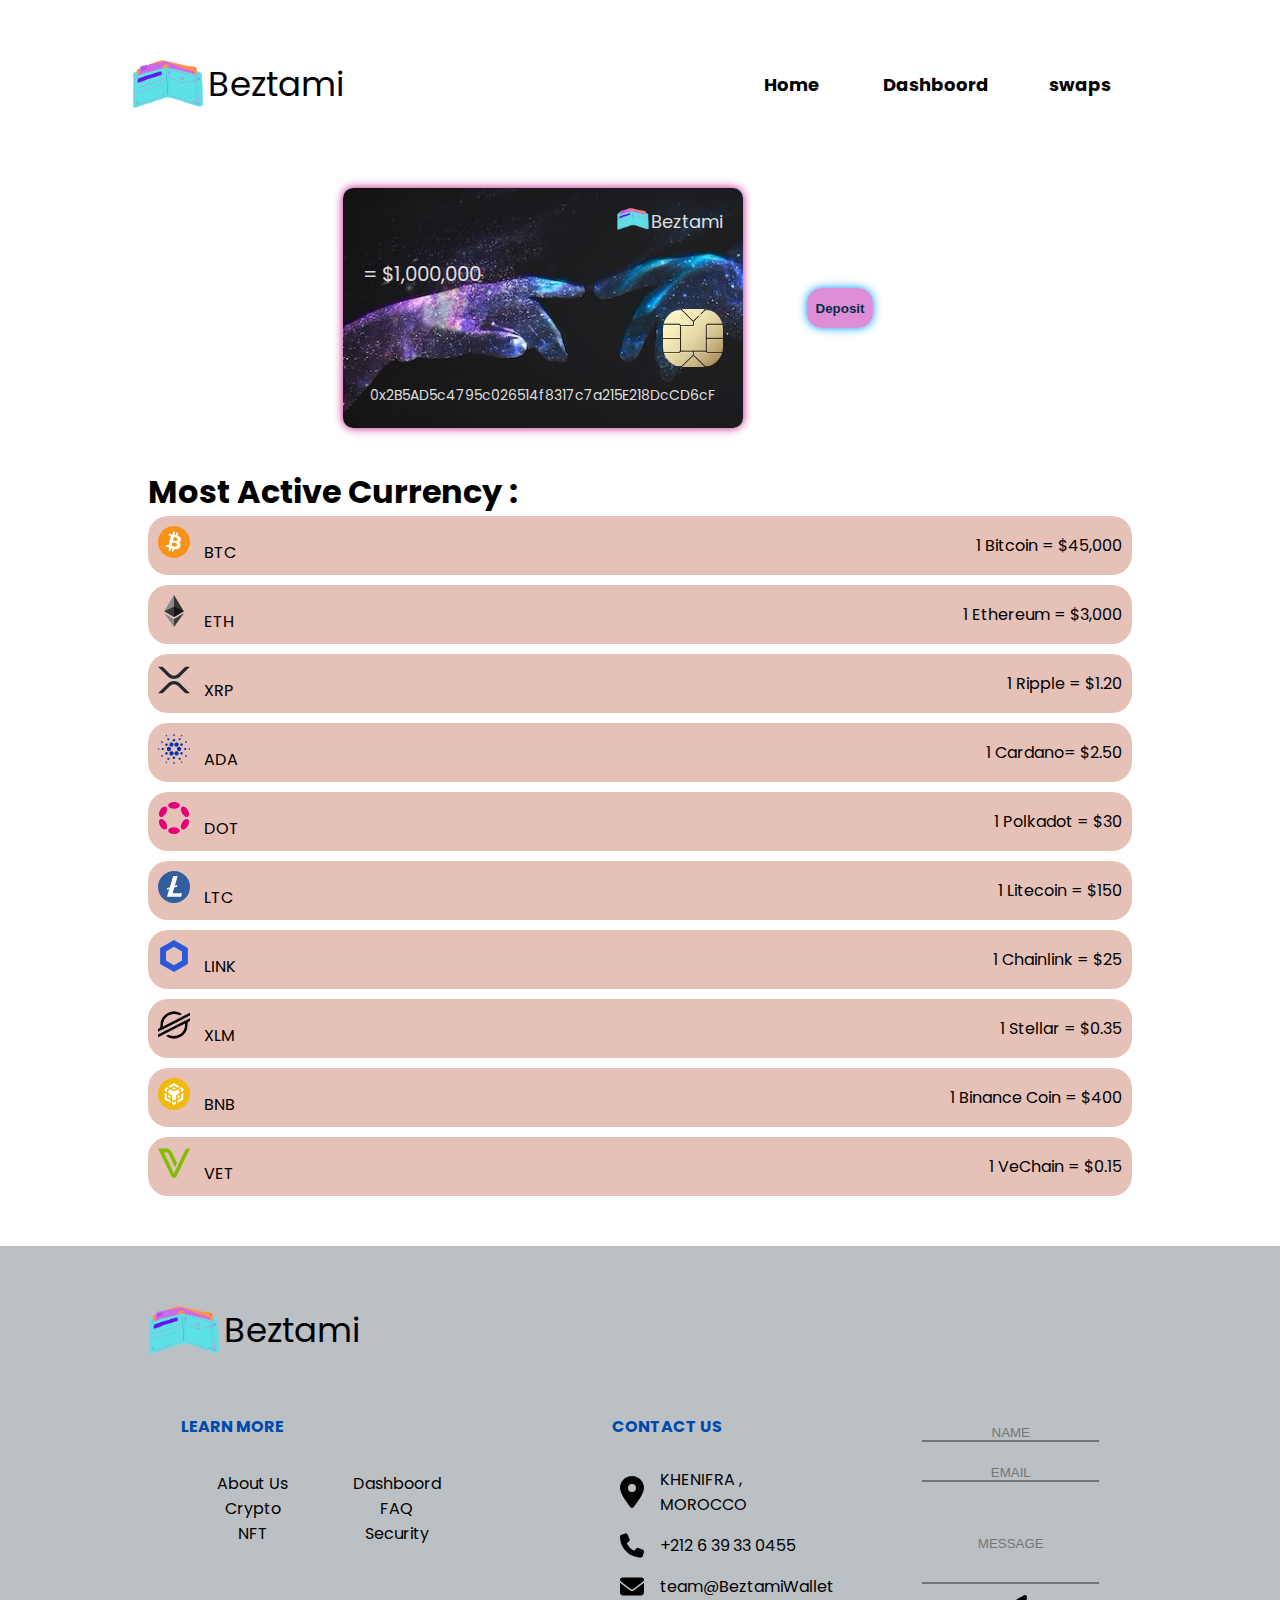
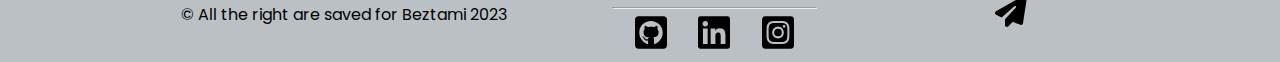
==== Dashboord.html @ 0fffce9e "finidhing page swaps" ====
<!DOCTYPE html>
<html lang="en">
<head>
    <meta charset="UTF-8">
    <meta name="viewport" content="width=device-width, initial-scale=1.0">
    <title>Dashboord</title>
    <link rel="stylesheet" href="style.css">
</head>
<body>

    <header>
        <a href="#"><img src="assest/logos/logo-wallet.png" alt=""> Beztami</a>
        <nav>
            <ul>
                <li><a href="index.html">Home</a></li>
                <li><a href="Dashboord.html">Dashboord</a></li>
                <li><a href="swaps.html">swaps</a></li>
            </ul>
        </nav>
    </header>

    <main>
        <section class="card_Beztami">
            <div class="card">
                <div class="card-front">
                    <div class="card-company">
                        <img src="assest/logos/logo-wallet.png" alt="Beztami_wallet">
                        <p>Beztami</p>
                    </div>
                    <div class="balance">
                        <p>= $1,000,000</p>
                        <div class="sim">
                            <img src="assest/icons/plastic-card-chip.jpg" alt="smart_chip">
                        </div>
                    </div>
                    <div class="card-number">0x2B5AD5c4795c026514f8317c7a215E218DcCD6cF</div>
                </div>
            </div>

            <div class="deposit">
                <a href="swaps.html">
                    <button>Deposit</button>
                </a>
            </div>
        </section>

        

        <section class="currency-container">
            <h1>Most Active Currency :</h1>
            <div class="currency-list">
                <ul>
                    <li>
                        <div class="currency">
                            <img src="assest/logos/crypto/bitcoin-btc-logo.svg" alt="Bitcoin">
                            <span>BTC</span>
                        </div>
                        <span>1 Bitcoin = $45,000</span>
                    </li>
                    <li>
                        <div class="currency">
                            <img src="assest/logos/crypto/ethereum-eth-logo.svg" alt="Ethereum">
                            <span>ETH</span>
                        </div>
                        <span>1 Ethereum = $3,000</span>
                    </li>
                    <li>
                        <div class="currency">
                            <img src="assest/logos/crypto/xrp-xrp-logo.svg" alt="Ripple">
                            <span>XRP</span>
                        </div>
                        <span>1 Ripple = $1.20</span>
                    </li>
                    <li>
                        <div class="currency">
                            <img src="assest/logos/crypto/cardano-ada-logo.svg" alt="Cardano">
                            <span>ADA</span>
                        </div>
                        <span>1 Cardano= $2.50</span>
                    </li>
                    <li>
                        <div class="currency">
                            <img src="assest/logos/crypto/polkadot-new-dot-logo.svg" alt="Polkadot">
                            <span>DOT</span>
                        </div>
                        <span>1 Polkadot = $30</span>
                    </li>
                    <li>
                        <div class="currency">
                            <img src="assest/logos/crypto/litecoin-ltc-logo.svg" alt="Litecoin">
                            <span>LTC</span>
                        </div>
                        <span>1 Litecoin = $150</span>
                    </li>
                    <li>
                        <div class="currency">
                            <img src="assest/logos/crypto/chainlink-link-logo.svg" alt="Chainlink">
                            <span>LINK</span>
                        </div>
                        <span>1 Chainlink = $25</span>
                    </li>
                    <li>
                        <div class="currency">
                            <img src="assest/logos/crypto/stellar-xlm-logo.svg" alt="Stellar">
                            <span>XLM</span>
                        </div>
                        <span>1 Stellar = $0.35</span>
                    </li>
                    <li>
                        <div class="currency">
                            <img src="assest/logos/crypto/bnb-bnb-logo.svg" alt="Binance Coin">
                            <span>BNB</span>
                        </div>
                        <span>1 Binance Coin = $400</span>
                    </li>
                    <li>
                        <div class="currency">
                            <img src="assest/logos/crypto/vechain-vet-logo.svg" alt="VeChain">
                            <span>VET</span>
                        </div>
                        <span>1 VeChain = $0.15</span>
                    </li>
                </ul>
            </div>
        </section>
    </main>



    <footer>
        <div class="heading_footer">
            <a href="index.html"><img src="assest/logos/logo-wallet.png" alt=""> Beztami</a>
        </div>
        <div class="footer_content">

            <div class="content_learn_more">
                <h4>LEARN MORE</h4>
                <div class="content_learn_more_list">
                    <ul>
                        <div class="list1">
                            <li><a href="#">About Us</a></li>
                            <li><a href="#">Crypto</a></li>
                            <li><a href="#">NFT</a></li>
                        </div>
                        <div class="list2">
                            <li><a href="#">Dashboord</a></li>
                            <li><a href="#">FAQ</a></li>
                            <li><a href="#">Security</a></li>
                        </div>
                    </ul>
                    <div class="copyright">
                        <p>© All the right are saved for Beztami 2023</p>
                    </div>
                </div>
            </div>

            <div class="content_informations">
                <h4>CONTACT US</h4>
                <div class="content_informations_links">
                    <div class="link">
                        <img src="assest/icons/location-dot-solid.svg" alt="location_icon">
                        <p>KHENIFRA , MOROCCO</p>
                    </div>
                    <div class="link">
                        <img src="assest/icons/phone-solid.svg" alt="phone_icon">
                        <a href="tel : 0639330455">+212 6 39 33 0455</a>
                    </div>
                    <div class="link">
                        <img src="assest/icons/envelope-solid.svg" alt="mail_icon">
                        <a href="mailto : team@BeztamiWallet">team@BeztamiWallet</a>
                    </div>
                    <hr>
                </div>
                <div class="sociale">
                    <a href="#"><img src="assest/logos/square-github.svg" alt="github"></a>
                    <a href="#"><img src="assest/logos/linkedin.svg" alt="linkden"></a>
                    <a href="#"><img src="assest/logos/square-instagram.svg" alt="instagram"></a>
                </div>
            </div>


            <div class="contact_form">
                <form>
                    <input type="text" placeholder="NAME">
                    <input type="email" placeholder="EMAIL">
                    <input class="message" type="text" placeholder="MESSAGE">
                    <button type="submit"><img src="assest/icons/paper-plane-solid.svg" alt="send_icon"></button>
                </form>
            </div>
        </div>
    </footer>
</body>
</html>
---- style.css ----
@import url('https://fonts.googleapis.com/css2?family=Poppins:wght@100;300;500;700;900&family=Roboto+Slab:wght@100;300;400&display=swap');

*{
    padding: 0;
    margin: 0;
    box-sizing: border-box;
    text-decoration: none;
}
body{
    font-family:"poppins", sans-serif;
}
/* ----- navbar ----- */
header {
    width: 80%;
    color: #000;
    display: flex;
    justify-content: space-between;
    align-items: center;
    margin: 0 10% ;
}
header a {
    color: #000000;
    font-size: 34px; 
    display: flex;
    align-items: center;
    padding: 20px 0;
}
header img {
    max-width: 80px;
    padding-bottom: 15px;
}

nav ul {
    list-style: none;
    display: flex;
}
ul li{
    width: 9rem;
    display: flex;
    justify-content:space-evenly ;
}

nav a {
    color: #000;
    font-weight: bold;
    font-size: 18px;
}
/* ----- welcome hero ----- */
.welcome_hero{
    display: flex;
    flex-direction: column;
    width: 80%;
    padding: 0 10px;
    margin: 2% 10%;
}
.container{
    width: 100%;
    display: flex;
    flex-direction: row-reverse;
    justify-content: space-between;
    align-items: center;
    line-height: 50px;
}
.container img{
    position: relative;
    bottom: 50px;
    width: 25em;
    height: auto;
    bottom: 70px;
}
.container_text{
    width: 50%;
    height: 50vh;
    display: flex;
    flex-direction: column;
}
.container_text h1 {
    font-size: 40px;
    font-weight: 900;
    margin-bottom: 20px;
}

.container_text p {
    font-size: clamp(10px , 4.5vw,18px) ;
    margin-bottom: 20px;
}

.container_text button {
    background-color: #0078d4;
    color: #fff;
    width: 150px;
    border: none;
    border-radius: 20px;
    padding: 10px 20px;
    font-size: 18px;
    cursor: pointer;
    transition: background-color 0.3s;
}

.container_text button:hover {
    background-color: #de40a6;
    color: #000;
}
.learn_more{
    position: relative;
    bottom: 4rem;
    display: flex;
    flex-direction: column;
    align-items: center;
    justify-content: center;
}
.learn_more img{
    width: 20px;
}
/* ----- more ----- */
.more{
    width: 80%;
    margin: 0 10%
}
.container_more{
    display: flex;
    flex-direction: column;
}
.container_more_1{
    display: flex;
    flex-direction: row-reverse;
    justify-content: space-between;
    align-items: center;
    padding: 0 20px;
}
.container_more_1_text{
    width: 40%;
    line-height: 30px;
}
.container_more_1_text h2{
    margin-bottom: 20px;
}
.container_more_1 img{
    position: relative;
    align-items: center;
    padding: 40px;
}
.container_more_2{
    display: flex;
    justify-content: space-between;
    align-items: center;
    padding: 0 20px;
}
.container_more_2_text{
    width: 40%;
    line-height: 30px;
}
.container_more_2_text h2{
    margin-bottom: 20px;

}
.container_more_2 img{
    position: relative;
    padding: 40px;
}
/* ----- downlaod app ----- */
.App{
    width: 100%;
    height: 45vh;
    background-color: #000;
    padding: 0 12%;
}
.container_App{
    position: relative;
    width: 100%;
    height: 100%;
    display: flex;
    flex-direction: row-reverse;
}
.container_App_small{
    width: 100%;
    height: 100%;
    display: flex;
    flex-direction: column;
    justify-content: center;
    
}
.container_App_small .QR{
    width: 100%;
    padding: 1rem 5rem;
}
.container_App_small .QR img{
    width: 16%;
}
.container_App_small .install_button{
   width: 60%;
}
 .install_button img{
    width: 25%;
    padding: 0 0.8rem;
}
/* -----partners----- */
.partners{
    width: 100%;
    height: 20vh;
    /* padding: 0 10%; */
}
.container_partners{
    width: 100%;
    display: flex;
    justify-content: center;
}
.container_partners img{
    width: 15%;
    padding: 0 2rem;
}
/* ----- Footer ----- */
footer{
    background-color: #BBC0C5;
    padding: 0 10%;
}
footer .heading_footer{
    display: flex;
    padding: 0 1rem;
}
.heading_footer a{
    color: #000000;
    font-size: 34px; 
    display: flex;
    align-items: center;
    padding: 20px 0;
}
.heading_footer img{
    max-width: 80px;
    padding-bottom: 15px;
}
.footer_content{
    width: 100%;
    display: flex;
    justify-content: space-around;
}
.footer_content h4{
    color: #004AAD;
    margin-bottom: 20px;
}
.content_informaations hr {
    color: #000000;
}

.content_learn_more a{
    color: #000;
}

.content_learn_more_list{
    margin-top: 2rem;
}
.content_learn_more_list ul{
    display: flex;
}
.copyright {
    margin-top: 3.5rem;
}
.content_informations{
    display: flex;
    flex-direction: column;
    width: 20%;
}
.content_informations .link{
    display: flex;
    gap: 1em;
    padding: 0.5rem;
}
.link a{
    color: #000;
}
.content_informations_links img{
    width: 1.5rem;
}
.sociale{
    display: flex;
    justify-content: space-evenly;
}
.sociale img{
    width: 3em;
    padding: 0.3rem 0.5rem;
}
.contact_form form{
    display: flex;
    flex-direction: column;
    align-items: center;
}
.contact_form input{
    background: transparent;
    text-align: center;
    border-top: none;
    border-left: none;
    border-right: none;
    margin: 0.7rem 0;
}
.contact_form input:focus{
    outline: none !important;
}

.contact_form .message{
    height: 5rem;
}
.contact_form button{
    background: none;
    border: none;
    cursor: pointer;
}
.contact_form img{
    width: 2rem;
}

/* -------------------------------------------------
                         Dashboord
----------------------------------------------------*/

.card_Beztami {
    display: flex;
    justify-content: center;
    margin-top: 20px;
}

.card {
    width: 25rem;
    height: 15rem;
    background: url(assest/images/hands-digital-universe-background_53876-97068.jpg);
    background-size: cover;
    color: #ffffffde;
    border-radius: 10px;
    padding: 20px;
    box-shadow: 0 0 10px rgb(190, 12, 131);
    text-align: center;
}

.card-front {
    display: flex;
    flex-direction: column;
}

.card-company {
    display: flex;
    justify-content: end;
    font-size: 18px;
}
.card-company img{
    position: relative;
    width: 2em;
    bottom: 1em;
}

.balance {
    display: flex;
    flex-direction: column;
    justify-content: space-between;
    font-size: 20px;
    margin-bottom: 10px;
}

.balance p{
    display: flex;
}

.balance img{
    position: relative;
    top: 1em;
    width: 3em;
    border-radius: 20px;
}
.sim{
    display: flex;
    justify-content: flex-end;
}
.card-number {
    font-size: 14px;
    margin-top: 2em;
}
.deposit{
    display: flex;
    align-items: center;
    margin: 4em;
}
.deposit button{
    font-weight: 600;
    font-family:'roboto',sans-serif;
    color: #052d47;
    border: none;
    background-color: rgba(194, 52, 184, 0.557);
    box-shadow: 0 0 10px rgb(0, 153, 248);
    width: 5em;
    height: 3em;
    border-radius: 15px;
    cursor: pointer;
}

.deposit button:hover{

    background-color: rgb(0, 153, 248);
    box-shadow: 0 0 10px rgba(255, 0, 238, 0.877);
    transition: 0.3s;
}

.currency-container {
    max-width: 80%;
    margin: 20px auto;
    padding: 20px;
    border-radius: 10px;
}

.currency-container {
    margin-top: 20px;
}

.currency-list ul {
    list-style: none;
}

.currency-list li {
    width: 100%;
    display: flex;
    align-items: center;
    justify-content: space-between;
    margin-bottom: 10px;
    padding: 10px;
    background-color: #daa294a9;
    border-radius: 20px;
}

.currency-list img {
    width: 2rem;
    height: 2rem;
    margin-right: 10px;
}

.currency-list span {
    font-size: 16px;
}



/* -------------------------------------------------
                         swaps
----------------------------------------------------*/

.background_container{
    position: absolute;
    width: 80%;
    height: 95.5vh;
    margin: 0 12%;
    z-index: -1;
}
.background_container img{
    width: 100%;
    height: 100%;
    border-radius: 10px;
    size: cover;
}
.swaps_container{
    text-shadow: 1px 1px 1px rgba(0, 0, 0, 0.482);
    background-color: rgba(255, 255, 255, 0.575);
    box-shadow: 0 0 20px rgb(91, 0, 95);
    padding: 20px 5em;
    display: flex;
    flex-direction: column;
    width: 80%;
    border-radius: 10px;
    margin: 5em 12%;
}

.pair_selection{
    padding: 1em 0;
    display: flex;
    justify-content: space-between;
}
.pair_selection select{
    border: none;
    background-color: #e3afd69c;
    border-radius: 10px;
    box-shadow:0 0 5px rgb(0, 153, 248);
}
.pair_selection select:hover{
    border-radius: 10px;
    border: none;
    color: #fff;
    background-color: #000;
    box-shadow: 0 0 10px rgb(190, 12, 131);
    transition: 0.4s;
}

.exchange_interface{
    display: flex;
    flex-direction: column;
    margin:0 .5em;
    padding: 1em 0;
}
.swap_amount_choose{
    width: 60%;
    display: flex;
    justify-content: space-between;
    padding-bottom: 1em;
}
.swap_amount_choose input{
    border: none;
    background-color: #e3afd69c;
    border-radius: 10px;
    box-shadow:0 0 5px rgb(0, 153, 248);
    text-align: center;
}
.swap_amount_choose input:hover{
    border-radius: 10px;
    border: none;
    color: #fff;
    background-color: #000;
    box-shadow: 0 0 10px rgb(190, 12, 131);
    transition: 0.4s;
}
.swap_amount_choose input:focus{
    outline: none !important;
}
.swap_amount_choose input::placeholder{
    color: #000;
}
.swap_amount_choose input::placeholder:hover{
    color: #fff;
}

.transaction_summary{
    line-height: 2.4em;
}

.confirmation button{
    font-weight: 600;
    font-family:'roboto',sans-serif;
    color: #052d47;
    border: none;
    background-color: #e3afd69c;
    box-shadow: 0 0 10px rgb(0, 153, 248);
    width: 8em;
    height: 3em;
    border-radius: 15px;
    cursor: pointer;
}
.confirmation button:hover{
    color: #fff;
    background-color: rgb(0, 0, 0);
    box-shadow: 0 0 10px rgba(255, 0, 238, 0.877);
    transition: 0.3s;
}

.transaction_history{
    display: flex;
    flex-direction: column;
    line-height: 2.4em;
}
.transaction_history ul {
    display: flex;
    flex-direction: column;
}

.transaction_history ul li{
    padding: 1em ;
    width: 12rem;
}
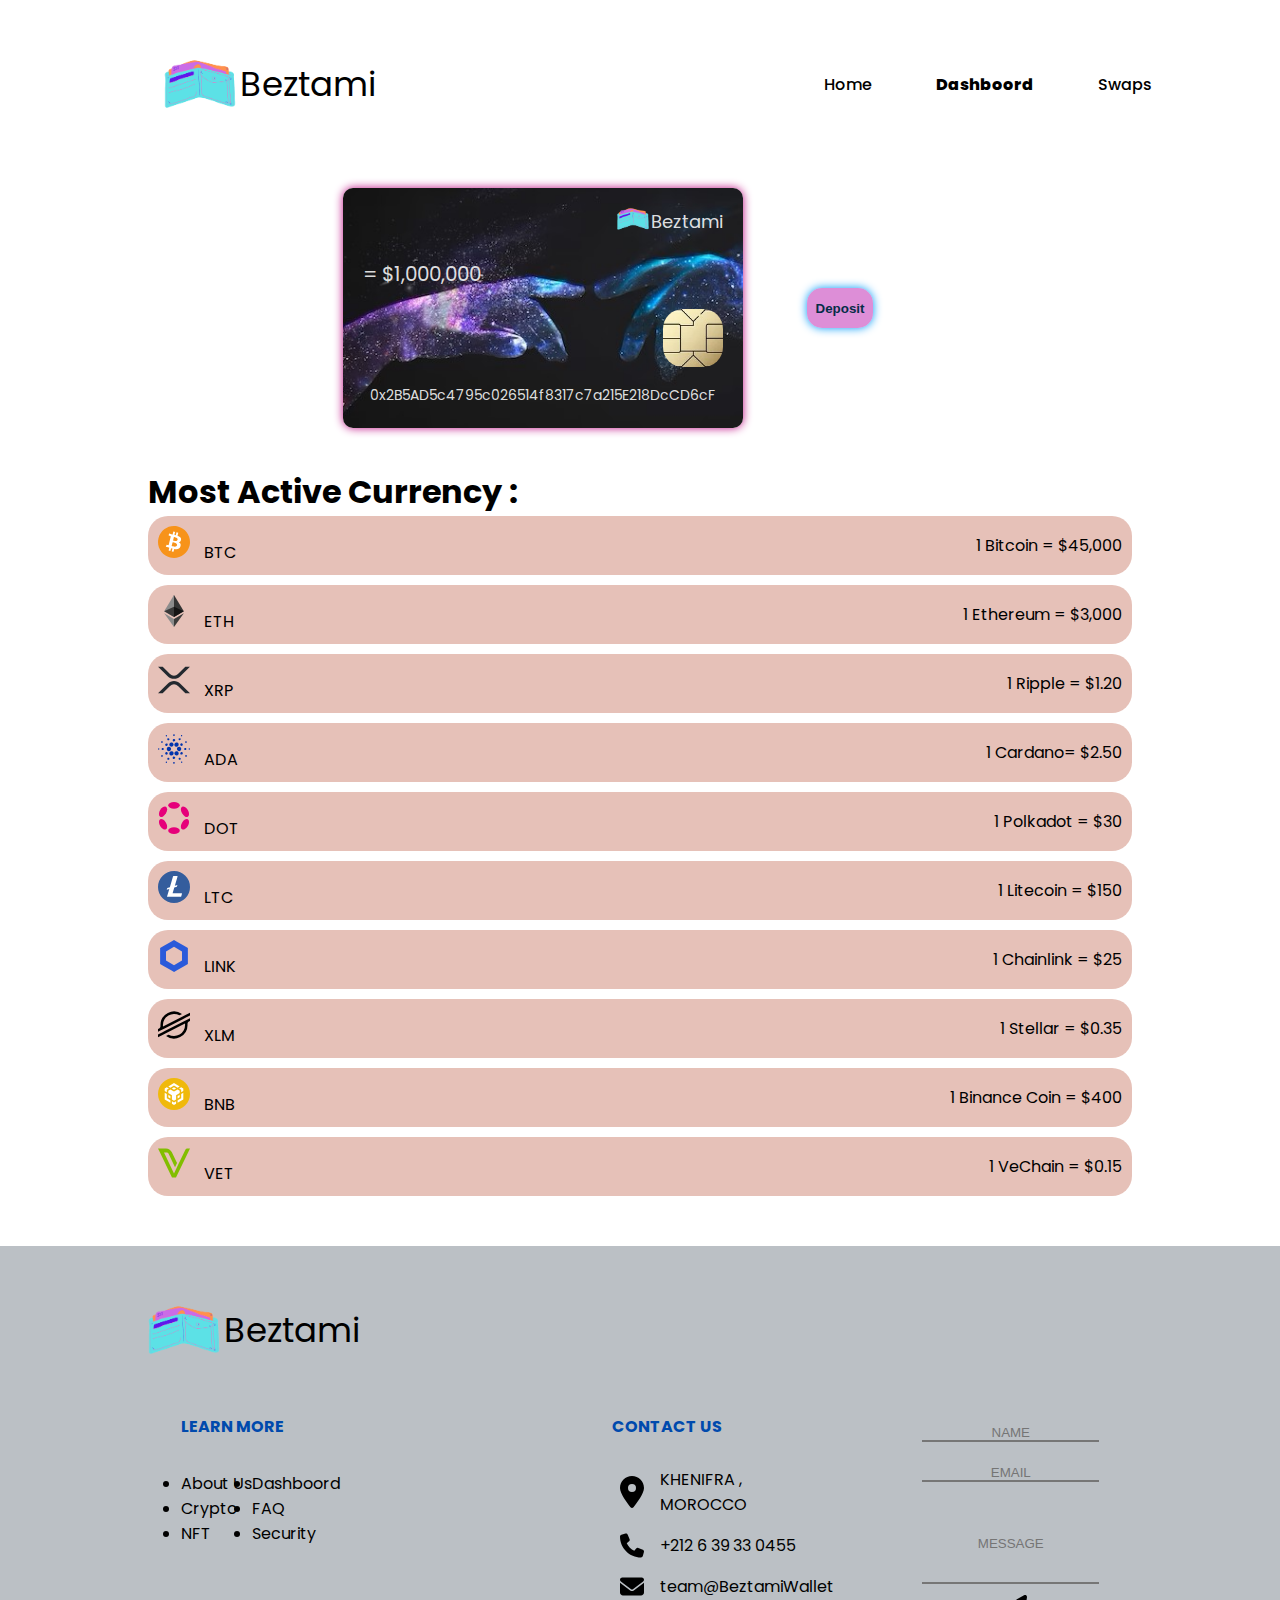
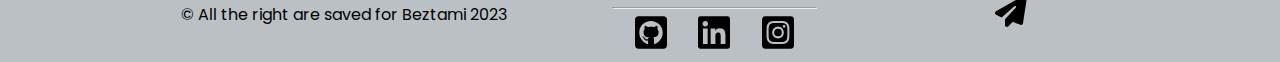
==== commit 7b3827ec: "finish the burger menu" ====
--- a/Dashboord.html
+++ b/Dashboord.html
@@ -9,13 +9,16 @@
 <body>
 
     <header>
-        <a href="#"><img src="assest/logos/logo-wallet.png" alt=""> Beztami</a>
-        <nav>
-            <ul>
-                <li><a href="index.html">Home</a></li>
-                <li><a href="Dashboord.html">Dashboord</a></li>
-                <li><a href="swaps.html">swaps</a></li>
-            </ul>
+        <nav class="navbar">
+            <a href="index.html" class="logo"><img src="assest/logos/logo-wallet.png" alt="logo_Beztami">Beztami</a>
+            <div class="nav_links">
+                <ul>
+                    <li><a href="index.html">Home</a></li>
+                    <li><a href="Dashboord.html" class="active">Dashboord</a></li>
+                    <li><a href="swaps.html">Swaps</a></li>
+                </ul>
+            </div>
+            <img src="assest/icons/bars-solid.svg" alt="burger_menu" class="burger_menu">
         </nav>
     </header>
 
@@ -43,8 +46,6 @@
                 </a>
             </div>
         </section>
-
-        
 
         <section class="currency-container">
             <h1>Most Active Currency :</h1>
@@ -125,8 +126,6 @@
         </section>
     </main>
 
-
-
     <footer>
         <div class="heading_footer">
             <a href="index.html"><img src="assest/logos/logo-wallet.png" alt=""> Beztami</a>
@@ -143,8 +142,8 @@
                             <li><a href="#">NFT</a></li>
                         </div>
                         <div class="list2">
-                            <li><a href="#">Dashboord</a></li>
-                            <li><a href="#">FAQ</a></li>
+                            <li><a href="Dashboord.html">Dashboord</a></li>
+                            <li><a href="FAQ.html">FAQ</a></li>
                             <li><a href="#">Security</a></li>
                         </div>
                     </ul>
@@ -180,14 +179,15 @@
 
 
             <div class="contact_form">
-                <form>
-                    <input type="text" placeholder="NAME">
-                    <input type="email" placeholder="EMAIL">
-                    <input class="message" type="text" placeholder="MESSAGE">
-                    <button type="submit"><img src="assest/icons/paper-plane-solid.svg" alt="send_icon"></button>
+                <form id="form">
+                    <input id="name" type="text" placeholder="NAME">
+                    <input id="email" type="email" placeholder="EMAIL">
+                    <input id="message" class="message" type="text" placeholder="MESSAGE">
+                    <button type="button" onclick="onSubmit()"><img src="assest/icons/paper-plane-solid.svg" alt="send_icon"></button>
                 </form>
             </div>
         </div>
     </footer>
+    <script src="./script.js"></script>
 </body>
 </html>--- a/style.css
+++ b/style.css
@@ -12,8 +12,125 @@
     font-family:"poppins", sans-serif;
 }
 /* ----- navbar ----- */
-header {
+
+ header {
     width: 80%;
+    color: #000;
+    display: flex;
+    justify-content: space-between;
+    align-items: center;
+    margin: 0 10rem ;
+}
+nav{
+    display: flex;
+    justify-content: space-between;
+}
+.navbar{
+    width: 100%;
+    position: relative;
+    align-items: center;
+    display: flex;
+    justify-content: space-between;
+    z-index: 3;
+}
+.nav_links  a{
+    font-weight: 500;
+    font-size: 1,5rem;
+    color: #000;
+}
+.nav_links  a.active{
+    font-weight: 800;
+}
+header img {
+    width: 5rem;
+    padding-bottom: 15px;
+}
+.navbar .logo {
+    color: #000000;
+    font-size: 34px; 
+    display: flex;
+    align-items: center;
+    padding: 20px 0;
+}
+.nav_links{
+    display:flex;
+}
+.nav_links ul{
+    list-style: none;
+    display: flex;
+}
+.nav_links ul li {
+    margin: 0 2rem;
+}
+.navbar .burger_menu{
+    position: absolute;
+    right: 0;
+    top: 2rem;
+    width: 2.5rem;
+    display: none;
+}
+
+@media screen and (max-width: 768px){
+    
+    header{
+        width: 100%;
+        margin: 0;
+    }
+    .navbar .burger_menu {
+        /* position: relative; */
+        display: block;
+    }
+    .navbar .nav_links{
+        position: absolute;
+        top: 0;
+        left: 0;
+        width: 100%;
+        height: 100vh;
+        background-color: #7bedc92b;
+        backdrop-filter: blur(7px);
+        justify-content: center;
+        align-items: center;
+        margin-left: -100%;
+        transition: all 0.4s ease;
+    }
+    .nav_links.mobile_menu{
+        margin-left: 0;
+    }
+    .navbar .nav_links ul{
+        display: flex;
+        flex-direction: column;
+    }
+    .nav_links ul li {
+        margin: 2rem 0;
+        font-size: 1.5em;
+    }
+
+    .navbar .logo{
+        position:absolute;
+        top: -1.9rem;
+        left: .5rem;
+    }
+
+    
+}
+
+
+
+
+
+
+
+
+
+
+
+
+
+
+
+/* header {
+    width: 80%;
+    height: 10%;
     color: #000;
     display: flex;
     justify-content: space-between;
@@ -28,13 +145,23 @@
     padding: 20px 0;
 }
 header img {
-    max-width: 80px;
+    width: 5rem;
     padding-bottom: 15px;
 }
-
+.navbar{
+    display: flex;
+    justify-content: space-between;
+    width: 100%;
+    z-index: 3;
+}
 nav ul {
     list-style: none;
     display: flex;
+    align-items: center;
+    
+}
+.burger_menu{
+    display: block;
 }
 ul li{
     width: 9rem;
@@ -46,7 +173,7 @@
     color: #000;
     font-weight: bold;
     font-size: 18px;
-}
+} */
 /* ----- welcome hero ----- */
 .welcome_hero{
     display: flex;
@@ -559,4 +686,77 @@
 .transaction_history ul li{
     padding: 1em ;
     width: 12rem;
+}
+
+/* -------------------------------------------------
+                         FAQ
+----------------------------------------------------*/
+
+.faq-container{
+    width: 70%;
+    height: 100%;
+    display: flex;
+    flex-direction: column;
+    align-items: center;
+    margin: 10% 15%;
+}
+.faq-container h1{
+    font-size: 3rem;
+    margin: 2rem 0rem;
+}
+.faq-item{
+
+    margin-top: 2rem;
+    padding-bottom: 1rem;
+    border-bottom: 2px solid #000;
+    cursor: pointer;
+}
+.question{
+    display: flex;
+    justify-content: space-between;
+    align-items: center;
+}
+.question h3{
+    font-size: 1.8rem; 
+}
+.question img {
+    width: 1.5rem;
+}
+
+.answer{
+    max-height: 0;
+    overflow: hidden;
+    transition: max-height 1.3s ease;
+}
+
+.answer p{
+    padding-top: 1rem;
+    line-height: 1.6;
+    font-size: 1.4rem;
+}
+.faq-item.active .answer{
+    max-height: 18.75rem;
+
+}
+.faq-item.active img{
+    transform: rotate(180deg);
+}
+.faq-item img{
+    transition: transform .4s ease-in
+}
+
+@media (max-width: 768px){
+    .container_text h1 {
+        font-size: 20px;
+        font-weight: 900;
+        margin-bottom: 20px;
+    }
+    .container {
+        width: 100%;
+        display: flex;
+        flex-direction: column;
+        justify-content: space-between;
+        align-items: center;
+        line-height: 50px;
+    }
 }